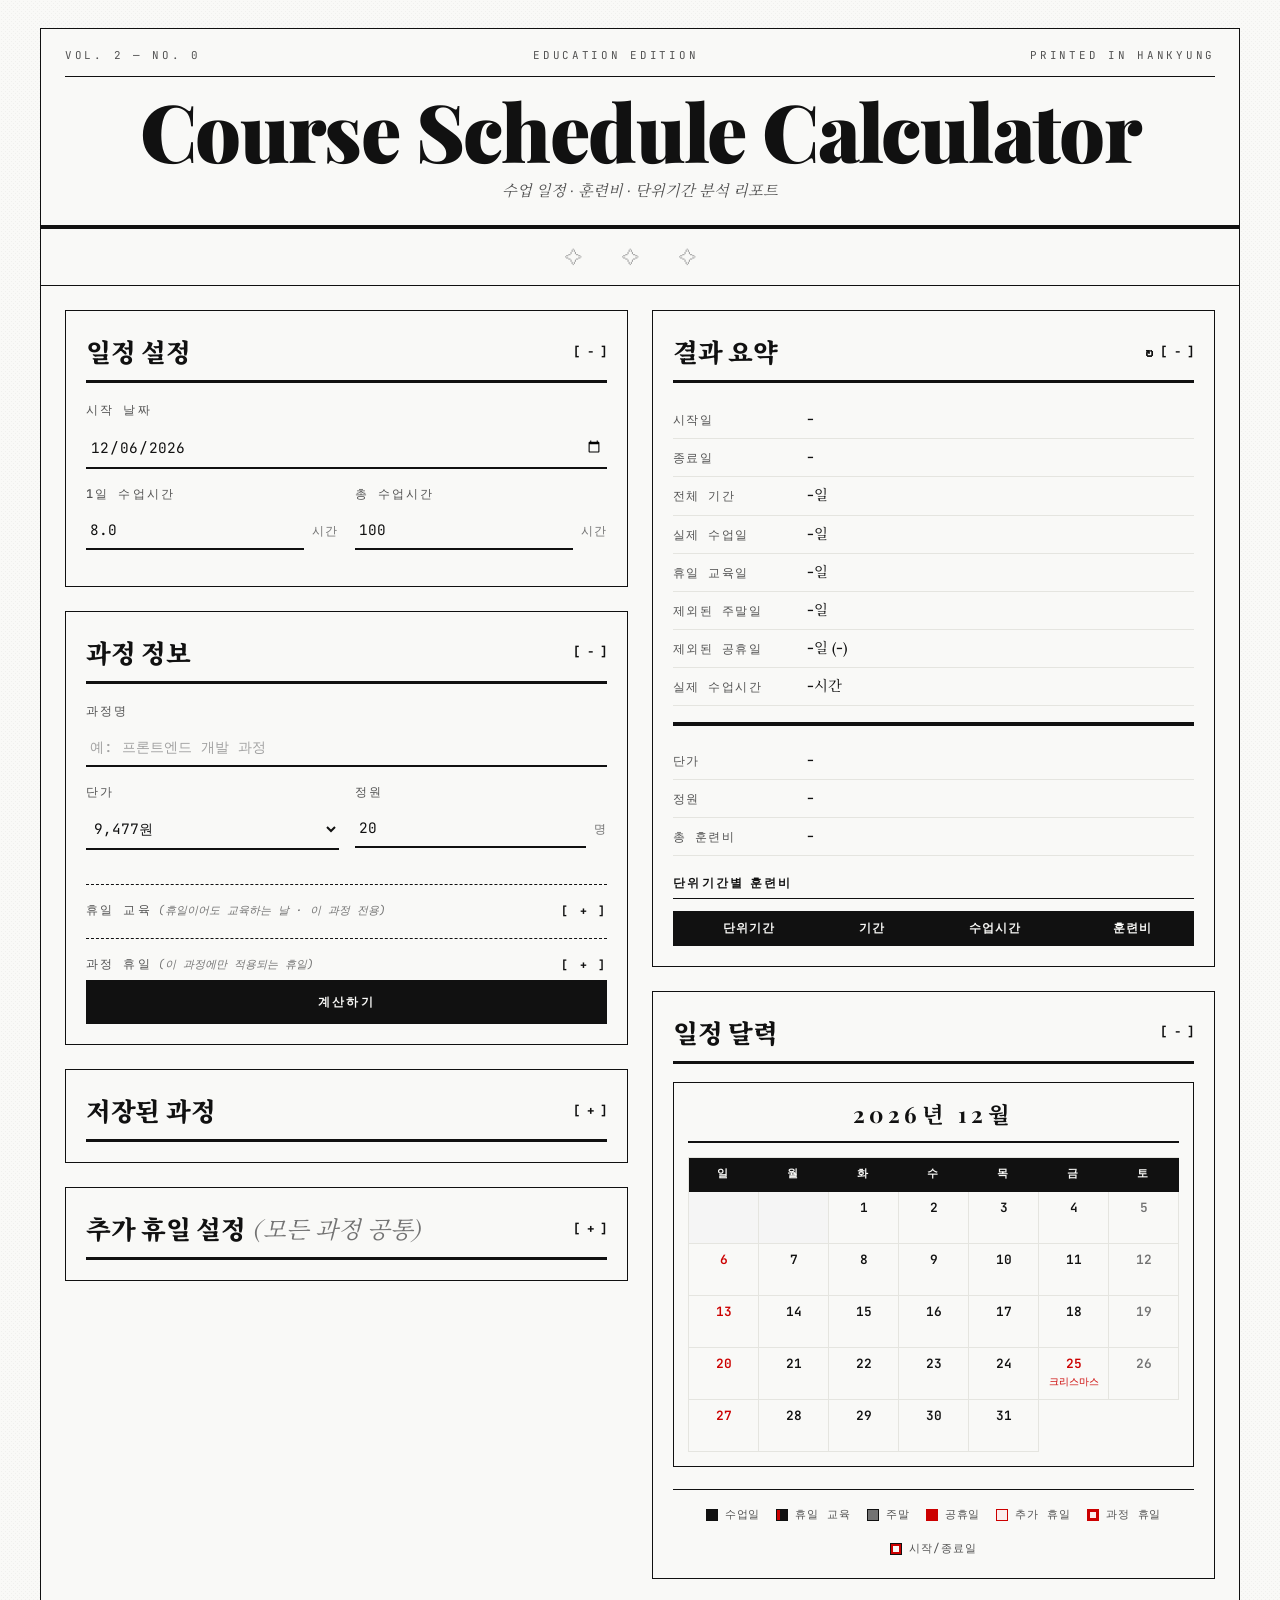
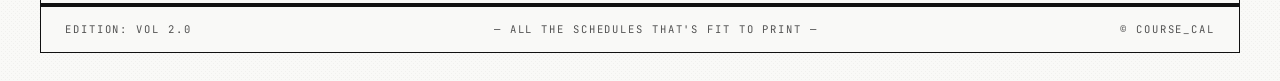
==== index.html @ 2c2436ef "Add files via upload" ====
<!DOCTYPE html>
<html lang="ko">
<head>
    <meta charset="UTF-8">
    <meta name="viewport" content="width=device-width, initial-scale=1.0">
    <title>COURSE SCHEDULE CALCULATOR — 수업 일정 계산기</title>
    <link rel="stylesheet" href="course_style.css">

    <link rel="preconnect" href="https://fonts.googleapis.com">
    <link rel="preconnect" href="https://fonts.gstatic.com" crossorigin>
    <link href="https://fonts.googleapis.com/css2?family=Inter:wght@400;500;600;700&family=JetBrains+Mono:wght@400;500&family=Playfair+Display:ital,wght@0,400;0,600;0,700;0,900;1,400&family=Lora:ital,wght@0,400;0,600;1,400&family=Noto+Serif+KR:wght@400;500;700;900&display=swap" rel="stylesheet">
</head>
<body>
    <div class="container">
        <header class="masthead">
            <div class="masthead-top">
                <span class="masthead-meta">VOL. 2 — NO. 0</span>
                <span class="masthead-meta">EDUCATION EDITION</span>
                <span class="masthead-meta">PRINTED IN HANKYUNG</span>
            </div>
            <h1 class="masthead-title">Course Schedule Calculator</h1>
            <p class="masthead-sub">수업 일정 &middot; 훈련비 &middot; 단위기간 분석 리포트</p>
        </header>

        <div class="ornament" aria-hidden="true">&#x2727; &#x2727; &#x2727;</div>

        <div class="main-content">
            <div class="input-panel">
                <!-- 일정 설정 (기본 펼침) -->
                <section class="card collapsible" data-collapsed="false">
                    <h2 class="card-header">일정 설정<span class="collapse-indicator"></span></h2>
                    <div class="card-content">
                        <div class="form-group">
                            <label for="startDate">시작 날짜</label>
                            <input type="date" id="startDate" class="input-field">
                        </div>
                        <div class="form-row">
                            <div class="form-group">
                                <label for="dailyHours">1일 수업시간</label>
                                <div class="input-with-unit">
                                    <input type="number" id="dailyHours" class="input-field" value="8.0" step="0.5" min="0.5">
                                    <span class="unit">시간</span>
                                </div>
                            </div>
                            <div class="form-group">
                                <label for="totalHours">총 수업시간</label>
                                <div class="input-with-unit">
                                    <input type="number" id="totalHours" class="input-field" value="100" min="1">
                                    <span class="unit">시간</span>
                                </div>
                            </div>
                        </div>
                    </div>
                </section>
                
                <!-- 과정 정보 (기본 펼침) -->
                <section class="card collapsible" data-collapsed="false">
                    <h2 class="card-header">과정 정보<span class="collapse-indicator"></span></h2>
                    <div class="card-content">
                        <div class="form-group">
                            <label for="courseName">과정명</label>
                            <input type="text" id="courseName" class="input-field" placeholder="예: 프론트엔드 개발 과정">
                        </div>
                        <div class="form-row">
                            <div class="form-group">
                                <label for="unitPrice">단가</label>
                                <select id="unitPrice" class="input-field">
                                    <option value="9477">9,477원</option>
                                    <option value="14150">14,150원</option>
                                    <option value="14500">14,500원</option>
                                    <option value="18150">18,150원</option>
                                    <option value="24500">24,500원</option>
                                </select>
                            </div>
                            <div class="form-group">
                                <label for="capacity">정원</label>
                                <div class="input-with-unit">
                                    <input type="number" id="capacity" class="input-field" value="20" min="1">
                                    <span class="unit">명</span>
                                </div>
                            </div>
                        </div>
                
                
                        

                        <!-- 휴일 교육 (기본 접힘) -->
                        <div class="sub-section collapsible" data-collapsed="true">
                            <div class="sub-header">휴일 교육 <em>(휴일이어도 교육하는 날 &middot; 이 과정 전용)</em><span class="collapse-indicator"></span></div>
                            <div class="sub-content">
                                <div class="holiday-input-row">
                                    <input type="date" id="addTrainingDate" class="input-field" aria-label="휴일 교육 날짜">
                                    <button id="addTrainingBtn" class="button secondary">휴일 교육 추가</button>
                                </div>
                                <ul id="trainingList" class="holiday-list">
                                </ul>
                            </div>
                        </div>

                        <!-- 과정 휴일 (기본 접힘) -->
                        <div class="sub-section collapsible" data-collapsed="true">
                            <div class="sub-header">과정 휴일 <em>(이 과정에만 적용되는 휴일)</em><span class="collapse-indicator"></span></div>
                            <div class="sub-content">
                                <div class="holiday-input-row">
                                    <input type="date" id="addCourseHolidayDate" class="input-field" aria-label="과정 휴일 날짜">
                                    <input type="text" id="addCourseHolidayName" class="input-field" placeholder="휴일 명" aria-label="과정 휴일 명">
                                    <button id="addCourseHolidayBtn" class="button secondary">과정 휴일 추가</button>
                                </div>
                                <ul id="courseHolidayList" class="holiday-list">
                                </ul>
                            </div>
                        </div>

                        <button id="calculateBtn" class="button primary">계산하기</button>
                    </div>
                </section>

                <!-- 저장된 과정 (기본 접힘) -->
                <section class="card saved-schedules collapsible" data-collapsed="true">
                    <h2 class="card-header">저장된 과정<span class="collapse-indicator"></span></h2>
                    <div class="card-content">
                        <button id="saveScheduleBtn" class="button secondary">현재 일정 저장</button>
                        <ul id="savedSchedulesList" class="schedule-list">
                        </ul>
                    </div>
                </section>

                <!-- 추가 휴일 설정 (기본 접힘) -->
                <section class="card collapsible" data-collapsed="true">
                    <h2 class="card-header">추가 휴일 설정 <em class="header-hint">(모든 과정 공통)</em><span class="collapse-indicator"></span></h2>
                    <div class="card-content">
                        <div class="form-group">
                            <label for="addHolidayDate">휴일 날짜 / 휴일 명</label>
                            <div class="holiday-input-row">
                                <input type="date" id="addHolidayDate" class="input-field" aria-label="추가 휴일 날짜">
                                <input type="text" id="addHolidayName" class="input-field" placeholder="휴일 명 (예: 개인 휴가)" aria-label="추가 휴일 명">
                                <button id="addHolidayBtn" class="button secondary">휴일 추가</button>
                            </div>
                        </div>
                        <ul id="customHolidaysList" class="holiday-list">
                        </ul>
                    </div>
                </section>
            </div>

            <div class="output-panel">
                <!-- 결과 요약 (기본 펼침) -->
                <section class="card result-summary collapsible" data-collapsed="false">
                    <h2 class="card-header">결과 요약 <span class="refresh-icon" id="refreshSummary" role="button" aria-label="새로고침">&#x21BB;</span><span class="collapse-indicator"></span></h2>
                    <div class="card-content">
                        <p><strong>시작일</strong> <span id="summaryStartDate">-</span></p>
                        <p><strong>종료일</strong> <span id="summaryEndDate">-</span></p>
                        <p><strong>전체 기간</strong> <span id="summaryTotalDays">-</span>일</p>
                        <p><strong>실제 수업일</strong> <span id="summaryClassDays">-</span>일</p>
                        <p><strong>휴일 교육일</strong> <span id="summaryTrainingDays">-</span>일</p>
                        <p><strong>제외된 주말일</strong> <span id="summaryWeekendDays">-</span>일</p>
                        <p><strong>제외된 공휴일</strong> <span id="summaryHolidayDays">-</span>일 (<span id="summaryHolidayNames">-</span>)</p>
                        <p><strong>실제 수업시간</strong> <span id="summaryActualHours">-</span>시간</p>
                        <hr class="summary-divider">
                        <p><strong>단가</strong> <span id="summaryUnitPrice">-</span></p>
                        <p><strong>정원</strong> <span id="summaryCapacity">-</span></p>
                        <p><strong>총 훈련비</strong> <span id="summaryTotalFee">-</span></p>
                        <div id="unitPeriodSection" class="unit-period-section">
                            <h3>단위기간별 훈련비</h3>
                            <table class="unit-period-table">
                                <thead>
                                    <tr>
                                        <th>단위기간</th>
                                        <th>기간</th>
                                        <th>수업시간</th>
                                        <th>훈련비</th>
                                    </tr>
                                </thead>
                                <tbody id="unitPeriodTableBody">
                                </tbody>
                            </table>
                        </div>
                    </div>
                </section>

                <!-- 일정 달력 (기본 펼침) -->
                <section class="card calendar-view collapsible" data-collapsed="false">
                    <h2 class="card-header">일정 달력<span class="collapse-indicator"></span></h2>
                    <div class="card-content">
                        <div id="calendarsContainer" class="calendars-container">
                        </div>
                        <div class="calendar-legend">
                            <span class="legend-item"><span class="legend-color class-day"></span> 수업일</span>
                            <span class="legend-item"><span class="legend-color holiday-training"></span> 휴일 교육</span>
                            <span class="legend-item"><span class="legend-color weekend"></span> 주말</span>
                            <span class="legend-item"><span class="legend-color holiday"></span> 공휴일</span>
                            <span class="legend-item"><span class="legend-color custom-holiday"></span> 추가 휴일</span>
                            <span class="legend-item"><span class="legend-color course-holiday"></span> 과정 휴일</span>
                            <span class="legend-item"><span class="legend-color start-end-day"></span> 시작/종료일</span>
                        </div>
                    </div>
                </section>
            </div>
        </div>

        <footer class="masthead-footer">
            <span>EDITION: VOL 2.0</span>
            <span>&#x2014; ALL THE SCHEDULES THAT'S FIT TO PRINT &#x2014;</span>
            <span>&copy; COURSE_CAL</span>
        </footer>
    </div>

    <script src="course_script.js"></script>
    <script src="course_holliday.js"></script>
</body>
</html>
---- course_style.css ----
/* ============================================================
   course_cal :: NEWSPRINT THEME
   "All the schedules that's fit to print."
   Ink-on-paper. Serif drama. Sharp 0px corners. Visible grid.
   ============================================================ */

:root {
    --bg: #F9F9F7;          /* newsprint off-white */
    --ink: #111111;         /* ink black */
    --muted: #E5E5E0;       /* divider grey */
    --accent: #CC0000;      /* editorial red (used sparingly) */

    --n100: #F5F5F5;
    --n200: #E5E5E5;
    --n400: #A3A3A3;
    --n500: #737373;
    --n600: #525252;
    --n700: #404040;

    --serif: 'Playfair Display', 'Noto Serif KR', 'Times New Roman', serif;
    --body: 'Lora', 'Noto Serif KR', Georgia, serif;
    --sans: 'Inter', 'Helvetica Neue', 'Malgun Gothic', sans-serif;
    --mono: 'JetBrains Mono', 'Courier New', monospace;
}

* {
    box-sizing: border-box;
    border-radius: 0 !important;   /* stark geometry — no exceptions */
}

body {
    font-family: var(--body);
    line-height: 1.6;
    margin: 0;
    padding: 28px 16px;
    background-color: var(--bg);
    color: var(--ink);
    display: flex;
    justify-content: center;
    align-items: flex-start;
    min-height: 100vh;
    background-image: url("data:image/svg+xml,%3Csvg xmlns='http://www.w3.org/2000/svg' width='4' height='4' viewBox='0 0 4 4'%3E%3Cpath fill='%23111111' fill-opacity='0.04' d='M1 3h1v1H1V3zm2-2h1v1H3V1z'%3E%3C/path%3E%3C/svg%3E");
}

::selection {
    background: var(--ink);
    color: var(--bg);
}

.container {
    display: flex;
    flex-direction: column;
    width: 100%;
    max-width: 1200px;
    background: var(--bg);
    border: 1px solid var(--ink);
}

/* ---------- Masthead ---------- */
.masthead {
    padding: 18px 24px 22px;
    border-bottom: 4px solid var(--ink);
    text-align: center;
}

.masthead-top {
    display: flex;
    justify-content: space-between;
    flex-wrap: wrap;
    gap: 6px;
    padding-bottom: 12px;
    margin-bottom: 16px;
    border-bottom: 1px solid var(--ink);
    font-family: var(--mono);
    font-size: 0.68rem;
    letter-spacing: 0.25em;
    text-transform: uppercase;
    color: var(--n600);
}

.masthead-title {
    margin: 0;
    font-family: var(--serif);
    font-weight: 900;
    font-size: clamp(2.4rem, 7vw, 5rem);
    line-height: 0.92;
    letter-spacing: -0.02em;
    color: var(--ink);
}

.masthead-sub {
    margin: 12px 0 0;
    font-family: var(--body);
    font-style: italic;
    font-size: 0.95rem;
    color: var(--n600);
}

/* ---------- Ornamental divider ---------- */
.ornament {
    padding: 14px 0;
    text-align: center;
    font-family: var(--serif);
    font-size: 1.1rem;
    letter-spacing: 1em;
    color: var(--n400);
    border-bottom: 1px solid var(--ink);
}

/* ---------- Layout ---------- */
.main-content {
    display: flex;
    flex-wrap: wrap;
    padding: 24px;
    gap: 24px;
}

.input-panel, .output-panel {
    flex: 1;
    min-width: 300px;
    display: flex;
    flex-direction: column;
    gap: 24px;
}

.output-panel {
    min-width: 500px;
}

/* ---------- Cards ---------- */
.card {
    background: var(--bg);
    padding: 20px;
    border: 1px solid var(--ink);
}

h2 {
    font-family: var(--serif);
    font-size: 1.6rem;
    font-weight: 900;
    margin: 0 0 18px;
    padding-bottom: 8px;
    border-bottom: 3px solid var(--ink);
    color: var(--ink);
    letter-spacing: -0.01em;
    display: flex;
    align-items: baseline;
    justify-content: space-between;
}

h3 {
    font-family: var(--sans);
    font-size: 0.72rem;
    font-weight: 700;
    text-transform: uppercase;
    letter-spacing: 0.2em;
    color: var(--ink);
    margin: 0 0 12px;
    padding-bottom: 6px;
    border-bottom: 1px solid var(--ink);
}

/* ---------- Collapsible sections (접기/펼치기) ---------- */
.card-header {
    cursor: pointer;
    user-select: none;
    justify-content: flex-start;
    align-items: center;
    gap: 8px;
}

.collapse-indicator {
    margin-left: auto;
    font-family: var(--mono);
    font-weight: 700;
    font-size: 0.78rem;
    line-height: 1;
    color: var(--ink);
    flex: 0 0 auto;
}

.collapse-indicator::after {
    content: '[ − ]';
}

.collapsed > .card-header .collapse-indicator::after,
.collapsed > .sub-header .collapse-indicator::after {
    content: '[ + ]';
}

/* 결과 요약 헤더: 새로고침 아이콘 + 인디케이터를 우측에 묶음 */
.result-summary .card-header .refresh-icon {
    margin-left: auto;
}
.result-summary .card-header .collapse-indicator {
    margin-left: 0;
}

/* 접힘 상태: 본문 숨김 */
.collapsible.collapsed > .card-content,
.collapsible.collapsed > .sub-content {
    display: none;
}

.collapsible.collapsed > .card-header {
    margin-bottom: 0;
}

.sub-header .collapse-indicator {
    font-size: 0.72rem;
}

/* ---------- Forms ---------- */
.form-group {
    margin-bottom: 16px;
}

.form-row {
    display: grid;
    grid-template-columns: 1fr 1fr;
    gap: 16px;
}

.form-row .form-group {
    margin-bottom: 16px;
}

.form-group label {
    display: block;
    margin-bottom: 7px;
    font-family: var(--mono);
    font-size: 0.75rem;
    font-weight: 500;
    text-transform: uppercase;
    letter-spacing: 0.18em;
    color: var(--n600);
}

.form-group label em,
.sub-header em,
.header-hint {
    font-style: italic;
    text-transform: none;
    letter-spacing: normal;
    font-weight: 400;
    font-size: 0.92em;
    color: var(--n500);
}

/* 과정 정보 하위 구획 (휴일 교육 / 과정 휴일) */
.sub-section {
    margin-top: 18px;
    padding-top: 16px;
    border-top: 1px dashed var(--ink);
}

.sub-header {
    display: flex;
    align-items: center;
    gap: 6px;
    font-family: var(--mono);
    font-size: 0.75rem;
    font-weight: 500;
    text-transform: uppercase;
    letter-spacing: 0.18em;
    color: var(--n600);
    cursor: pointer;
    user-select: none;
}

.sub-content {
    margin-top: 12px;
}

.input-field {
    width: 100%;
    padding: 9px 4px;
    border: none;
    border-bottom: 2px solid var(--ink);
    background-color: transparent;
    font-family: var(--mono);
    font-size: 0.9rem;
    color: var(--ink);
    transition: background-color 0.15s ease-out;
}

.input-field::placeholder {
    color: var(--n400);
}

.input-field:focus {
    outline: none;
    background-color: #F0F0F0;
}

.input-field[type="date"] {
    color-scheme: light;
}

select.input-field {
    cursor: pointer;
}

.input-with-unit {
    display: flex;
    align-items: baseline;
    gap: 8px;
}

.input-with-unit .input-field {
    flex: 1;
}

.input-with-unit .unit {
    font-family: var(--mono);
    font-size: 0.72rem;
    text-transform: uppercase;
    letter-spacing: 0.1em;
    color: var(--n500);
    white-space: nowrap;
}

/* holiday add/edit row — 날짜 · 휴일명 · 추가버튼 순서로 한 줄에 단을 나눠 배치 */
.holiday-input-row {
    display: flex;
    flex-wrap: wrap;
    align-items: stretch;
    gap: 10px;
}

.holiday-input-row input[type="date"] {
    flex: 0 0 auto;
    width: auto;
}

.holiday-input-row input[type="text"] {
    flex: 1 1 140px;
    min-width: 120px;
}

.holiday-input-row .button {
    flex: 0 0 auto;
    margin-left: 0;
}

/* ---------- Buttons ---------- */
.button {
    min-height: 44px;
    padding: 11px 20px;
    border: 1px solid var(--ink);
    cursor: pointer;
    font-family: var(--sans);
    font-size: 0.72rem;
    font-weight: 600;
    letter-spacing: 0.18em;
    text-transform: uppercase;
    background-color: var(--ink);
    color: var(--bg);
    transition: all 0.2s ease-out;
}

.button:hover {
    background-color: var(--bg);
    color: var(--ink);
    box-shadow: 4px 4px 0px 0px var(--ink);
    transform: translate(-2px, -2px);
}

.button:active {
    box-shadow: 0 0 0 0 var(--ink);
    transform: translate(0, 0);
}

.button:focus-visible {
    outline: 2px solid var(--ink);
    outline-offset: 2px;
}

.button.primary {
    width: 100%;
    margin-top: 6px;
}

.button.secondary {
    background-color: transparent;
    color: var(--ink);
}

.button.secondary:hover {
    background-color: var(--ink);
    color: var(--bg);
    box-shadow: 4px 4px 0px 0px var(--accent);
}

/* holiday edit-mode button highlight */
.button.editing {
    border-color: var(--accent);
    color: var(--accent);
    background-color: transparent;
}

.button.editing:hover {
    background-color: var(--accent);
    color: var(--bg);
    box-shadow: 4px 4px 0px 0px var(--ink);
}

.saved-schedules .button.secondary {
    width: 100%;
    margin-bottom: 4px;
}

/* ---------- Lists ---------- */
.holiday-list, .schedule-list {
    list-style: none;
    padding: 0;
    margin-top: 14px;
}

.holiday-list li, .schedule-list li {
    display: flex;
    justify-content: space-between;
    align-items: center;
    padding: 9px 12px;
    background-color: var(--bg);
    border: 1px solid var(--ink);
    margin-bottom: 8px;
    font-family: var(--mono);
    font-size: 0.78rem;
    color: var(--ink);
    transition: all 0.15s ease-out;
}

.holiday-list li:hover, .schedule-list li:hover {
    background-color: var(--n100);
    box-shadow: 4px 4px 0px 0px var(--ink);
    transform: translate(-2px, -2px);
}

.holiday-list li .delete-btn, .schedule-list li .delete-btn {
    background: none;
    border: none;
    color: var(--accent);
    font-family: var(--sans);
    font-size: 1.2rem;
    line-height: 1;
    cursor: pointer;
    padding: 0 4px;
}

.holiday-list li .delete-btn:hover, .schedule-list li .delete-btn:hover {
    font-weight: 700;
}

.holiday-actions {
    display: flex;
    align-items: center;
    gap: 6px;
}

.holiday-list li .edit-btn {
    background: none;
    border: none;
    color: var(--ink);
    font-family: var(--sans);
    font-size: 0.95rem;
    cursor: pointer;
    padding: 0 4px;
}

.holiday-list li .edit-btn:hover {
    color: var(--accent);
}

.schedule-list li span:first-child {
    cursor: pointer;
    color: var(--ink);
    flex: 1;
    font-weight: 500;
}

.schedule-list li span:first-child:hover {
    text-decoration: underline;
    text-decoration-color: var(--accent);
    text-decoration-thickness: 2px;
    text-underline-offset: 3px;
}

/* ---------- Result summary ---------- */
.result-summary p {
    margin: 0;
    padding: 7px 0;
    border-bottom: 1px solid var(--muted);
    font-size: 0.9rem;
}

.result-summary p strong {
    display: inline-block;
    min-width: 130px;
    font-family: var(--mono);
    font-size: 0.75rem;
    font-weight: 500;
    text-transform: uppercase;
    letter-spacing: 0.12em;
    color: var(--n600);
    vertical-align: baseline;
}

.result-summary p span {
    font-family: var(--body);
    font-weight: 600;
    color: var(--ink);
}

.refresh-icon {
    cursor: pointer;
    font-size: 1.05rem;
    color: var(--ink);
    transition: transform 0.3s, color 0.2s;
    align-self: center;
}

.refresh-icon:hover {
    transform: rotate(180deg);
    color: var(--accent);
}

.summary-divider {
    border: none;
    border-top: 4px solid var(--ink);
    margin: 16px 0;
}

/* ---------- Unit-period table ---------- */
.unit-period-section {
    margin-top: 18px;
}

.unit-period-table {
    width: 100%;
    border-collapse: collapse;
    font-family: var(--mono);
    font-size: 0.74rem;
}

.unit-period-table th,
.unit-period-table td {
    padding: 7px 8px;
    border: 1px solid var(--ink);
    text-align: center;
}

.unit-period-table th {
    background-color: var(--ink);
    color: var(--bg);
    font-weight: 600;
    text-transform: uppercase;
    letter-spacing: 0.08em;
}

.unit-period-table tbody tr:nth-child(even) {
    background-color: var(--n100);
}

.unit-period-table td:last-child {
    font-weight: 700;
    color: var(--accent);
}

/* ---------- Calendars ---------- */
.calendars-container {
    display: flex;
    flex-direction: column;
    gap: 24px;
}

.calendar-month {
    border: 1px solid var(--ink);
    padding: 14px;
}

.calendar-month-title {
    margin: 0 0 14px;
    font-family: var(--serif);
    font-size: 1.4rem;
    font-weight: 700;
    text-align: center;
    color: var(--ink);
    padding-bottom: 8px;
    border-bottom: 2px solid var(--ink);
}

.calendar-grid {
    display: grid;
    grid-template-columns: repeat(7, 1fr);
    gap: 0;
    font-family: var(--mono);
    font-size: 0.8rem;
    text-align: center;
    border-left: 1px solid var(--muted);
    border-top: 1px solid var(--muted);
}

.day-header {
    font-family: var(--sans);
    font-weight: 700;
    font-size: 0.66rem;
    text-transform: uppercase;
    letter-spacing: 0.1em;
    color: var(--bg);
    background-color: var(--ink);
    padding: 8px 0;
    border-right: 1px solid var(--ink);
    border-bottom: 1px solid var(--ink);
}

.calendar-day {
    padding: 6px 4px;
    position: relative;
    min-height: 52px;
    display: flex;
    flex-direction: column;
    justify-content: flex-start;
    align-items: center;
    border-right: 1px solid var(--muted);
    border-bottom: 1px solid var(--muted);
    color: var(--ink);
    background-color: var(--bg);
}

.calendar-day .date-num {
    font-weight: 600;
    margin-bottom: 2px;
}

.calendar-day.empty {
    background-color: var(--n100);
}

.calendar-day.weekend.saturday {
    color: var(--n500);
}

.calendar-day.weekend.sunday,
.calendar-day.holiday {
    color: var(--accent);
}

.calendar-day.custom-holiday {
    color: var(--accent);
    background-color: #FBEDED;
}

/* 과정 휴일: 과정 종속 휴일 — 빨강 테두리로 추가 휴일과 구분 */
.calendar-day.course-holiday {
    color: var(--accent);
    background-color: #FBEDED;
    box-shadow: inset 0 0 0 1px var(--accent);
}

.calendar-day.class-day {
    background-color: var(--ink);
    color: var(--bg);
    font-weight: 700;
}

/* 휴일 교육: 휴일/주말이지만 수업하는 날 — 잉크 셀 + 빨강 좌측 바 */
.calendar-day.holiday-training {
    background-color: var(--ink);
    color: var(--bg);
    font-weight: 700;
    box-shadow: inset 4px 0 0 0 var(--accent);
}

.calendar-day.holiday-training .holiday-name {
    color: var(--bg);
    font-weight: 700;
}

.calendar-day.start-end-day {
    box-shadow: inset 0 0 0 3px var(--accent);
    font-weight: 700;
}

.calendar-day .holiday-name {
    font-family: var(--sans);
    font-size: 0.6rem;
    line-height: 1.2;
    text-align: center;
    word-break: keep-all;
}

/* ---------- Legend ---------- */
.calendar-legend {
    margin-top: 22px;
    display: flex;
    flex-wrap: wrap;
    gap: 16px;
    justify-content: center;
    font-family: var(--mono);
    font-size: 0.7rem;
    text-transform: uppercase;
    letter-spacing: 0.08em;
    color: var(--n600);
    border-top: 1px solid var(--ink);
    padding-top: 16px;
}

.legend-item {
    display: flex;
    align-items: center;
}

.legend-color {
    width: 12px;
    height: 12px;
    margin-right: 7px;
    border: 1px solid var(--ink);
}

.legend-color.class-day {
    background-color: var(--ink);
}
.legend-color.holiday-training {
    background-color: var(--ink);
    box-shadow: inset 3px 0 0 0 var(--accent);
}
.legend-color.weekend {
    background-color: var(--n500);
}
.legend-color.holiday {
    background-color: var(--accent);
    border-color: var(--accent);
}
.legend-color.custom-holiday {
    background-color: #FBEDED;
    border-color: var(--accent);
}
.legend-color.course-holiday {
    background-color: #FBEDED;
    border-color: var(--accent);
    box-shadow: inset 0 0 0 2px var(--accent);
}
.legend-color.start-end-day {
    background-color: var(--bg);
    box-shadow: inset 0 0 0 2px var(--accent);
}

/* ---------- Footer ---------- */
.masthead-footer {
    display: flex;
    justify-content: space-between;
    flex-wrap: wrap;
    gap: 8px;
    align-items: center;
    padding: 14px 24px;
    border-top: 4px solid var(--ink);
    font-family: var(--mono);
    font-size: 0.66rem;
    text-transform: uppercase;
    letter-spacing: 0.18em;
    color: var(--n600);
}

/* ---------- Responsive ---------- */
@media (max-width: 992px) {
    .main-content {
        flex-direction: column;
        align-items: stretch;
    }
    .input-panel, .output-panel {
        width: 100%;
        min-width: unset;
    }
}

@media (max-width: 600px) {
    .form-row {
        grid-template-columns: 1fr;
    }
    .holiday-input-row #addHolidayDate,
    .holiday-input-row #addHolidayName,
    .holiday-input-row .button {
        flex: 1 1 100%;
        width: 100%;
    }
    .masthead-top {
        justify-content: center;
    }
}
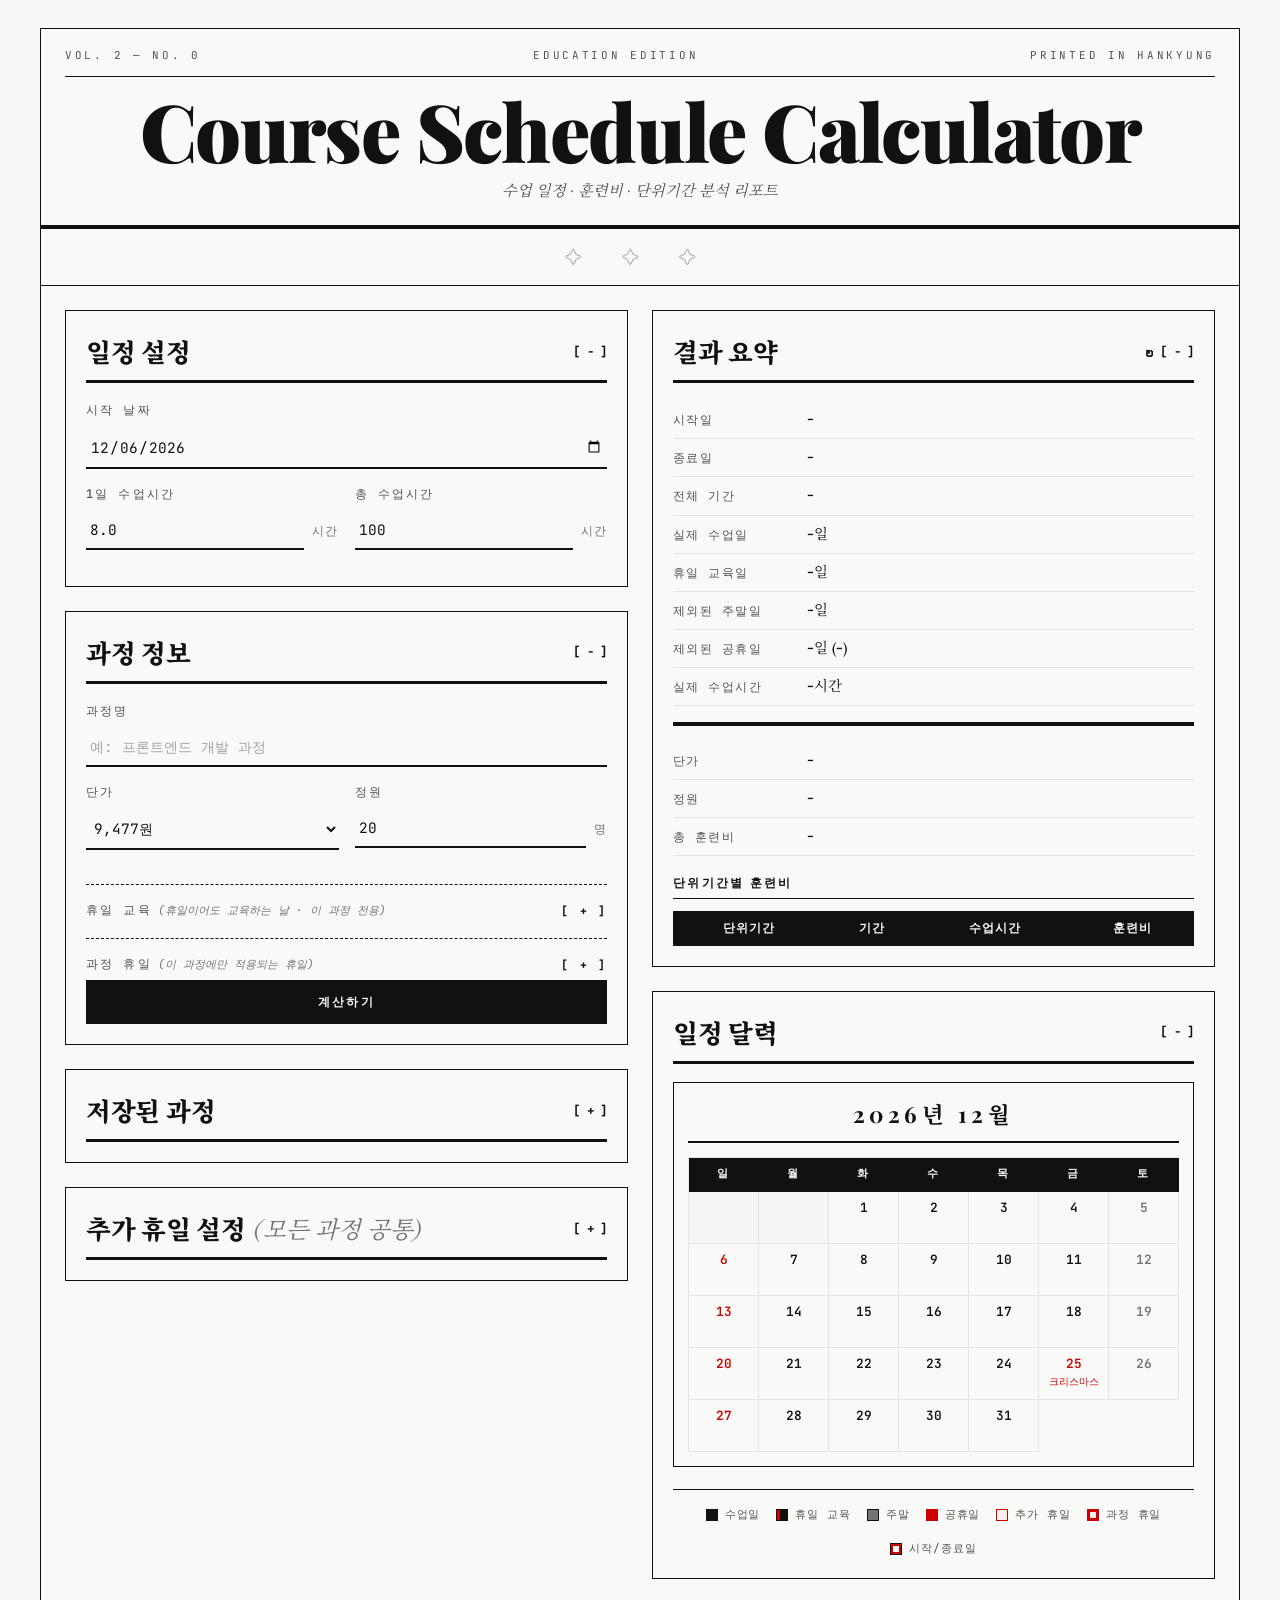
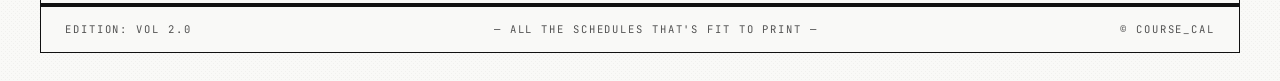
==== commit 3fc974cc: "Add files via upload" ====
--- a/index.html
+++ b/index.html
@@ -119,7 +119,8 @@
                 <section class="card saved-schedules collapsible" data-collapsed="true">
                     <h2 class="card-header">저장된 과정<span class="collapse-indicator"></span></h2>
                     <div class="card-content">
-                        <button id="saveScheduleBtn" class="button secondary">현재 일정 저장</button>
+                        <button id="saveScheduleBtn" class="button accent">현재 일정 저장</button>
+                        <p class="reorder-hint">목록을 드래그하면 순서를 바꿀 수 있습니다.</p>
                         <ul id="savedSchedulesList" class="schedule-list">
                         </ul>
                     </div>
@@ -150,7 +151,7 @@
                     <div class="card-content">
                         <p><strong>시작일</strong> <span id="summaryStartDate">-</span></p>
                         <p><strong>종료일</strong> <span id="summaryEndDate">-</span></p>
-                        <p><strong>전체 기간</strong> <span id="summaryTotalDays">-</span>일</p>
+                        <p><strong>전체 기간</strong> <span id="summaryTotalDays">-</span></p>
                         <p><strong>실제 수업일</strong> <span id="summaryClassDays">-</span>일</p>
                         <p><strong>휴일 교육일</strong> <span id="summaryTrainingDays">-</span>일</p>
                         <p><strong>제외된 주말일</strong> <span id="summaryWeekendDays">-</span>일</p>
--- a/course_style.css
+++ b/course_style.css
@@ -405,9 +405,30 @@
     box-shadow: 4px 4px 0px 0px var(--ink);
 }
 
-.saved-schedules .button.secondary {
+/* 강조 버튼 (현재 일정 저장) — 에디토리얼 레드로 눈에 띄게 */
+.button.accent {
+    background-color: var(--accent);
+    color: var(--bg);
+    border-color: var(--accent);
+}
+
+.button.accent:hover {
+    background-color: var(--bg);
+    color: var(--accent);
+    box-shadow: 4px 4px 0px 0px var(--accent);
+}
+
+.saved-schedules .button {
     width: 100%;
-    margin-bottom: 4px;
+    margin-bottom: 6px;
+}
+
+.reorder-hint {
+    margin: 0 0 10px;
+    font-family: var(--mono);
+    font-size: 0.62rem;
+    letter-spacing: 0.06em;
+    color: var(--n500);
 }
 
 /* ---------- Lists ---------- */
@@ -472,14 +493,47 @@
     color: var(--accent);
 }
 
-.schedule-list li span:first-child {
+/* ----- 저장된 과정: 1행 2개 그리드 + 드래그 정렬 ----- */
+.schedule-list {
+    display: grid;
+    grid-template-columns: 1fr 1fr;
+    gap: 8px;
+}
+
+.schedule-list li {
+    margin-bottom: 0;
+    cursor: grab;
+    gap: 6px;
+}
+
+.schedule-list li.empty-state {
+    grid-column: 1 / -1;
+    cursor: default;
+    border-style: dashed;
+}
+
+.schedule-list li.dragging {
+    opacity: 0.4;
+    cursor: grabbing;
+}
+
+.schedule-list li.drag-over {
+    box-shadow: inset 0 0 0 2px var(--accent);
+    transform: none;
+}
+
+.schedule-list li .schedule-name {
     cursor: pointer;
     color: var(--ink);
-    flex: 1;
+    flex: 1 1 auto;
+    min-width: 0;                 /* flex 자식 말줄임 활성화 */
     font-weight: 500;
-}
-
-.schedule-list li span:first-child:hover {
+    white-space: nowrap;
+    overflow: hidden;
+    text-overflow: ellipsis;      /* 길면 ... 처리 */
+}
+
+.schedule-list li .schedule-name:hover {
     text-decoration: underline;
     text-decoration-color: var(--accent);
     text-decoration-thickness: 2px;
